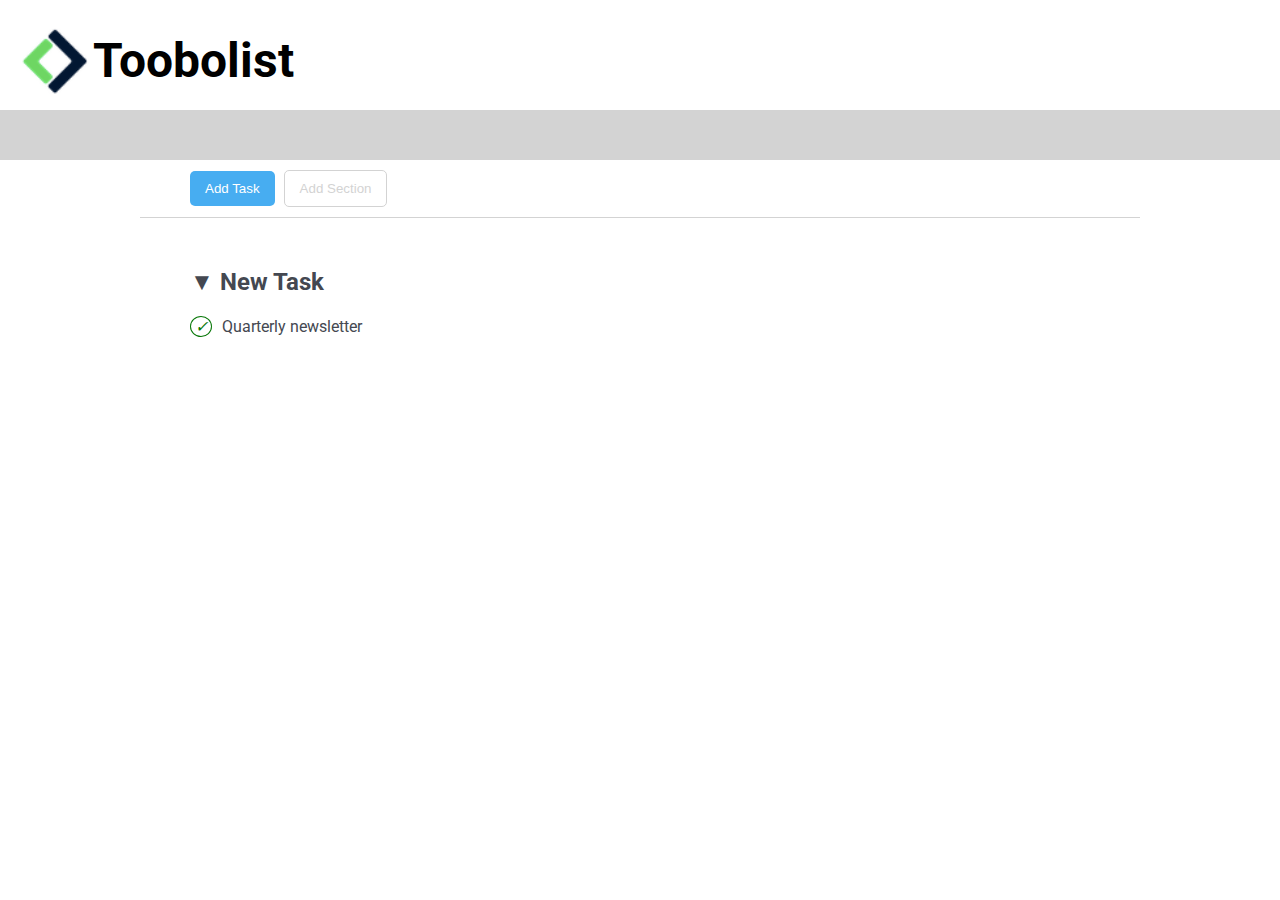
==== index.html @ 51f76f71 "add botton" ====
<!DOCTYPE html>
<html lang="en">
<head>
    <meta charset="UTF-8">
    <meta name="viewport" content="width=device-width, initial-scale=1.0">
    <title>Toboolist</title>
    <link rel="stylesheet" href="./css/style.css">
    <link rel="icon" href="./img/Logo.png">
    <link rel="preconnect" href="https://fonts.googleapis.com">
    <link rel="preconnect" href="https://fonts.gstatic.com" crossorigin>
    <link href="https://fonts.googleapis.com/css2?family=Lora&family=Poppins&family=Roboto:wght@400;500&display=swap" rel="stylesheet">
</head>
<body>

    <!--Parte principale-->
    <header>
        <img src="./img/logo copia.png" alt="logo-Toboolist">
        <h1>Toobolist</h1>
    </header>

    <main>
        <!-- Bottoni-->
        <div id="color-back"></div>
            <div class="big-conteiner">
                <div class="conteiner">
                    <button id="first-button" type="button">Add Task</button>
                    <button id="second-button" type="button">Add Section</button>
                </div>
                <div class="margin-left">
                   <h2>▼ New Task</h2> 
                   <div><span class="check">&check;</span><span>Quarterly newsletter</span></div>
                </div>

        </div>
    </main>
</body>
</html>
---- css/style.css ----
/*Rules Html*/
*{
    margin:0;
    box-sizing: border-box;
}
body{
    font-family: 'Lora', serif;
    font-family: 'Poppins', sans-serif;
    font-family: 'Roboto', sans-serif;
}
header{
    height: 100px;
    line-height:100px;
    margin:10px 0 0 20px;
}
#color-back{
    height: 50px;
    background-color: lightgray;
   
}
        /*Header*/
h1{
    display: inline-block;
    font-size:3rem;
    vertical-align: middle;
}

img{
    height: 70px;
    vertical-align: middle;   
}
.big-conteiner{
    width: 1000px;
    margin: auto;
    border-radius: 10px;
}
.conteiner{
    border-bottom: 1px solid lightgray;
}
#first-button{
    margin:10px 0 0 50px;
    background-color: #47ADF1;
    color: white; 
    border: 0px; 
}
#second-button{
    background-color: white;
    color: lightgrey;
    border: 1px solid lightgray;
}
button{
    padding: 10px 15px;
    border-radius: 5px;
    margin: 10px 5px;  
}
h2{
    margin: 50px 0 20px;
}
.margin-left{
    margin-left:50px;
    color: #444851;
}
.check{
    width: 22px;
    background-color: white;
    border-radius: 50%;
    border: 1px solid rgb(7, 119, 7);
    display:inline-block;
    text-align: center;
    margin-right: 10px;
    color:rgb(7, 119, 7);
    font-style: italic;
}
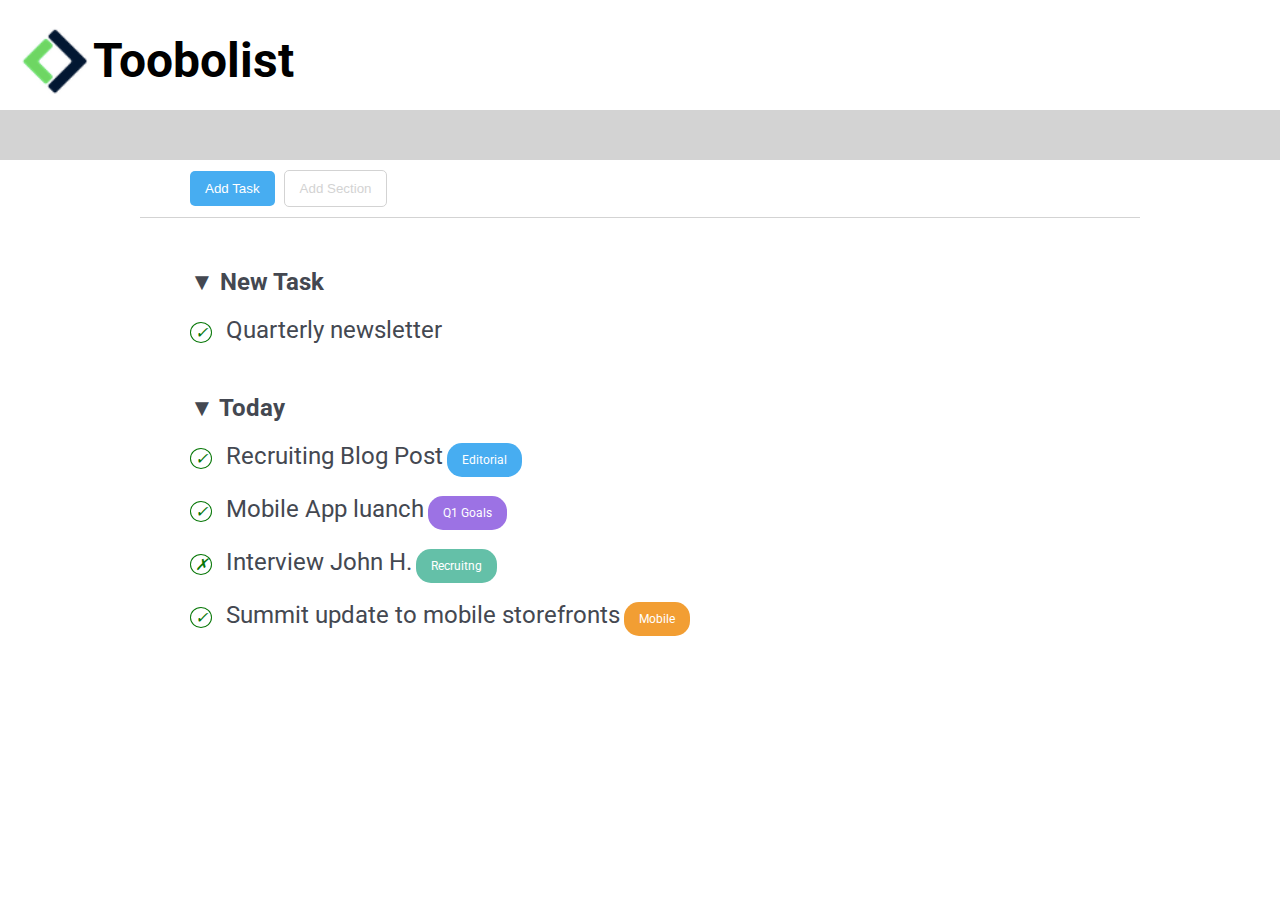
==== commit cfcbad61: "add second part" ====
--- a/index.html
+++ b/index.html
@@ -26,12 +26,37 @@
                     <button id="first-button" type="button">Add Task</button>
                     <button id="second-button" type="button">Add Section</button>
                 </div>
-                <div class="margin-left">
+                <div class="margin">
                    <h2>▼ New Task</h2> 
-                   <div><span class="check">&check;</span><span>Quarterly newsletter</span></div>
+                    <span class="check">&check;</span>
+                    <span class="size">Quarterly newsletter</span>
+                    <span class="etichetta">Editorial</span>
                 </div>
+                <div class="margin">
+                    <h2>▼ Today</h2> 
+                        <div>
+                            <span class="check">&check;</span>
+                            <span class="size">Recruiting Blog Post</span>
+                            <span class="etichetta back-blue">Editorial</span>
+                        </div>
+                        <div class="space-top">
+                            <span class="check">&check;</span>
+                            <span class="size">Mobile App luanch</span>
+                            <span class="etichetta back-viola">Q1 Goals</span>
+                        </div>
+                        <div class="space-top">
+                            <span class="check">✗</span>
+                            <span class="size">Interview John H.</span>
+                            <span class="etichetta back-green">Recruitng</span>
+                        </div>
+                        <div class="space-top">
+                            <span class="check">&check;</span>
+                            <span class="size">Summit update to mobile storefronts</span>
+                            <span class="etichetta back-orange">Mobile</span>
+                        </div>
+                 </div>
 
-        </div>
+            </div>
     </main>
 </body>
 </html>--- a/css/style.css
+++ b/css/style.css
@@ -56,8 +56,8 @@
 h2{
     margin: 50px 0 20px;
 }
-.margin-left{
-    margin-left:50px;
+.margin{
+    margin:0 0 50px 50px;
     color: #444851;
 }
 .check{
@@ -71,3 +71,29 @@
     color:rgb(7, 119, 7);
     font-style: italic;
 }
+.size{
+    font-size: 1.5rem;
+}
+.etichetta{
+    font-size: .75rem;
+    color: white; 
+    border: 0px;
+    padding: 10px 15px;
+    border-radius: 1.25em;
+}
+.back-blue{
+        background-color: #47ADF1;
+}
+.back-viola{
+    background-color: #9C72E4;
+}
+.back-green{
+    background-color: #64C0A8;
+}
+.back-orange{
+    background-color: #F29E33;
+}
+.space-top{
+    margin-top: 25px;
+}
+
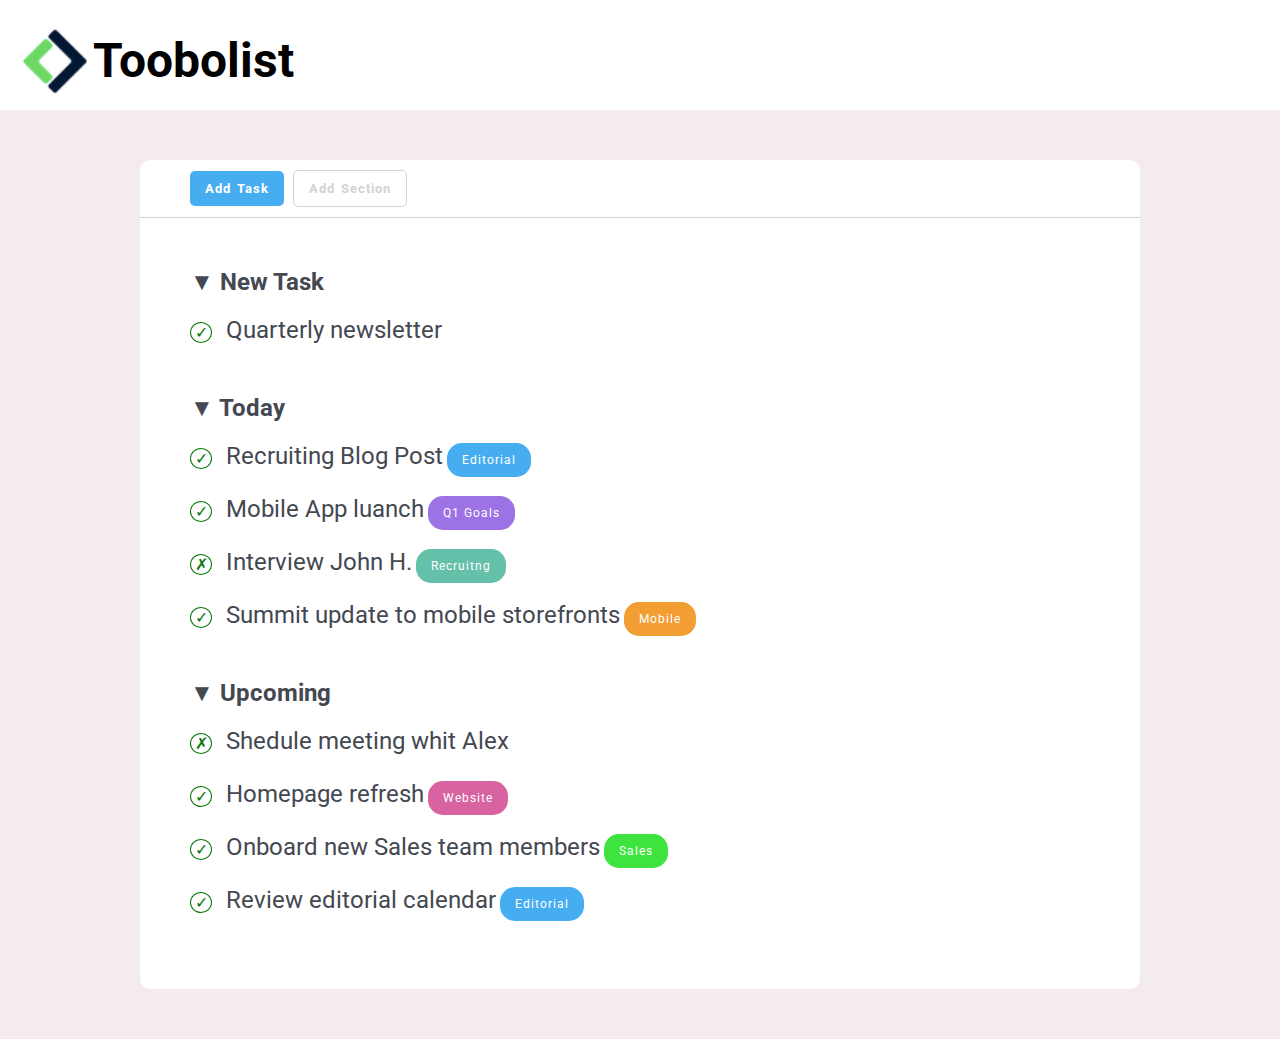
==== commit 5f379b53: "add all" ====
--- a/index.html
+++ b/index.html
@@ -20,43 +20,75 @@
 
     <main>
         <!-- Bottoni-->
-        <div id="color-back"></div>
+        <div id="color-back">
             <div class="big-conteiner">
                 <div class="conteiner">
                     <button id="first-button" type="button">Add Task</button>
                     <button id="second-button" type="button">Add Section</button>
                 </div>
-                <div class="margin">
-                   <h2>▼ New Task</h2> 
-                    <span class="check">&check;</span>
-                    <span class="size">Quarterly newsletter</span>
-                    <span class="etichetta">Editorial</span>
-                </div>
-                <div class="margin">
-                    <h2>▼ Today</h2> 
-                        <div>
-                            <span class="check">&check;</span>
-                            <span class="size">Recruiting Blog Post</span>
-                            <span class="etichetta back-blue">Editorial</span>
-                        </div>
-                        <div class="space-top">
-                            <span class="check">&check;</span>
-                            <span class="size">Mobile App luanch</span>
-                            <span class="etichetta back-viola">Q1 Goals</span>
-                        </div>
-                        <div class="space-top">
-                            <span class="check">✗</span>
-                            <span class="size">Interview John H.</span>
-                            <span class="etichetta back-green">Recruitng</span>
-                        </div>
-                        <div class="space-top">
-                            <span class="check">&check;</span>
-                            <span class="size">Summit update to mobile storefronts</span>
-                            <span class="etichetta back-orange">Mobile</span>
-                        </div>
-                 </div>
-
+                <!--First section-->
+                <section>                    
+                    <div class="margin">
+                    <h2>▼ New Task</h2> 
+                        <span class="check">&check;</span>
+                        <span class="size">Quarterly newsletter</span>
+                        <span class="etichetta">Editorial</span>
+                    </div>
+                </section>
+                <!--Second section-->
+                <section>
+                    <div class="margin">
+                        <h2>▼ Today</h2> 
+                            <div>
+                                <span class="check">&check;</span>
+                                <span class="size">Recruiting Blog Post</span>
+                                <span class="etichetta back-blue">Editorial</span>
+                            </div>
+                            <div class="space-top">
+                                <span class="check">&check;</span>
+                                <span class="size">Mobile App luanch</span>
+                                <span class="etichetta back-viola">Q1 Goals</span>
+                            </div>
+                            <div class="space-top">
+                                <span class="check">&cross;</span>
+                                <span class="size">Interview John H.</span>
+                                <span class="etichetta back-green">Recruitng</span>
+                            </div>
+                            <div class="space-top">
+                                <span class="check">&check;</span>
+                                <span class="size">Summit update to mobile storefronts</span>
+                                <span class="etichetta back-orange">Mobile</span>
+                            </div>
+                    </div>
+                </section>
+                <!--Third section-->
+                <section>
+                    <div class="margin">
+                        <h2>▼ Upcoming</h2> 
+                            <div>
+                                <span class="check">&cross;</span>
+                                <span class="size">Shedule meeting whit Alex</span>
+                                
+                            </div>
+                            <div class="space-top">
+                                <span class="check">&check;</span>
+                                <span class="size">Homepage refresh</span>
+                                <span class="etichetta back-pink">Website</span>
+                            </div>
+                            <div class="space-top">
+                                <span class="check">&check;</span>
+                                <span class="size">Onboard new Sales team members</span>
+                                <span class="etichetta back-lightgreen">Sales</span>
+                            </div>
+                            <div class="space-top">
+                                <span class="check">&check;</span>
+                                <span class="size">Review editorial calendar</span>
+                                <span class="etichetta back-blue">Editorial</span>
+                            </div>
+                    </div>
+                </section>
             </div>
+        </div>
     </main>
 </body>
 </html>--- a/css/style.css
+++ b/css/style.css
@@ -2,8 +2,6 @@
 *{
     margin:0;
     box-sizing: border-box;
-}
-body{
     font-family: 'Lora', serif;
     font-family: 'Poppins', sans-serif;
     font-family: 'Roboto', sans-serif;
@@ -13,11 +11,7 @@
     line-height:100px;
     margin:10px 0 0 20px;
 }
-#color-back{
-    height: 50px;
-    background-color: lightgray;
-   
-}
+
         /*Header*/
 h1{
     display: inline-block;
@@ -29,10 +23,19 @@
     height: 70px;
     vertical-align: middle;   
 }
+    /*--Main--*/
+#color-back{
+    padding: 50px 0;
+    height: 100%;
+    background-color: rgb(244, 236, 236);
+   
+}
 .big-conteiner{
     width: 1000px;
     margin: auto;
     border-radius: 10px;
+    background-color: white;
+    padding-bottom: 25px;
 }
 .conteiner{
     border-bottom: 1px solid lightgray;
@@ -51,7 +54,10 @@
 button{
     padding: 10px 15px;
     border-radius: 5px;
-    margin: 10px 5px;  
+    margin: 10px 5px; 
+    font-weight: bold;
+    word-spacing: 2px;
+    letter-spacing: 1px;
 }
 h2{
     margin: 50px 0 20px;
@@ -69,7 +75,7 @@
     text-align: center;
     margin-right: 10px;
     color:rgb(7, 119, 7);
-    font-style: italic;
+    font-style: normal;
 }
 .size{
     font-size: 1.5rem;
@@ -80,6 +86,7 @@
     border: 0px;
     padding: 10px 15px;
     border-radius: 1.25em;
+    letter-spacing: 1px;
 }
 .back-blue{
         background-color: #47ADF1;
@@ -93,7 +100,12 @@
 .back-orange{
     background-color: #F29E33;
 }
+.back-pink{
+    background-color:#D863A0;
+}
+.back-lightgreen{
+    background-color: rgb(62, 227, 62);
+}
 .space-top{
     margin-top: 25px;
-}
-
+}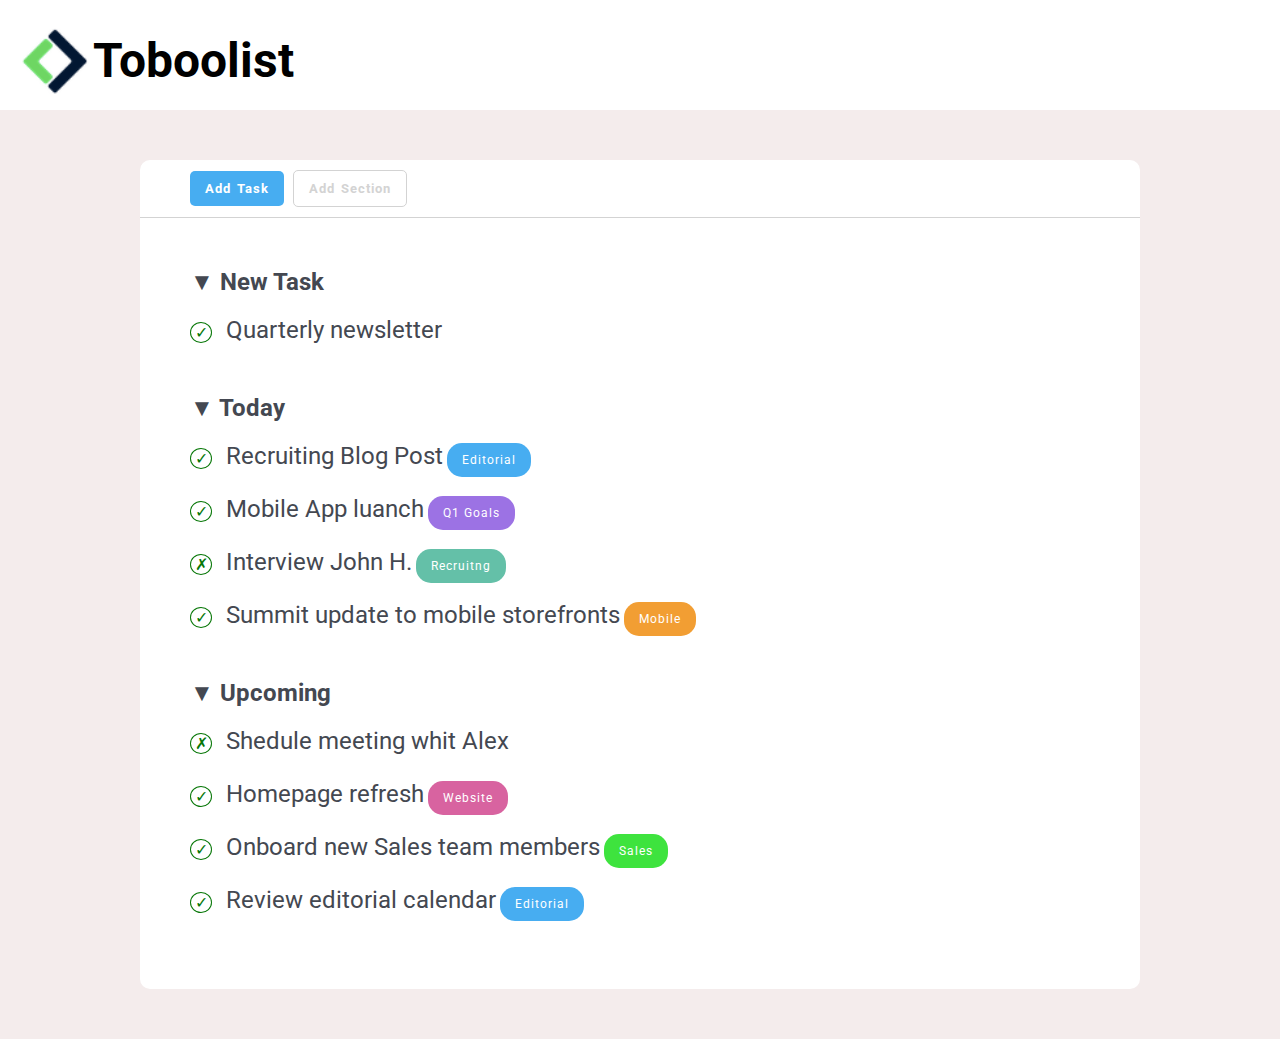
==== commit a918beb4: "fix h1" ====
--- a/index.html
+++ b/index.html
@@ -14,8 +14,8 @@
 
     <!--Parte principale-->
     <header>
-        <img src="./img/logo copia.png" alt="logo-Toboolist">
-        <h1>Toobolist</h1>
+        <img src="./img/logo-copia.png" alt="logo-Toboolist">
+        <h1>Toboolist</h1>
     </header>
 
     <main>
@@ -29,7 +29,7 @@
                 <!--First section-->
                 <section>                    
                     <div class="margin">
-                    <h2>▼ New Task</h2> 
+                    <h2>&#9660; New Task</h2> 
                         <span class="check">&check;</span>
                         <span class="size">Quarterly newsletter</span>
                         <span class="etichetta">Editorial</span>
@@ -38,7 +38,7 @@
                 <!--Second section-->
                 <section>
                     <div class="margin">
-                        <h2>▼ Today</h2> 
+                        <h2>&#9660; Today</h2> 
                             <div>
                                 <span class="check">&check;</span>
                                 <span class="size">Recruiting Blog Post</span>
@@ -64,7 +64,7 @@
                 <!--Third section-->
                 <section>
                     <div class="margin">
-                        <h2>▼ Upcoming</h2> 
+                        <h2>&#9660; Upcoming</h2> 
                             <div>
                                 <span class="check">&cross;</span>
                                 <span class="size">Shedule meeting whit Alex</span>
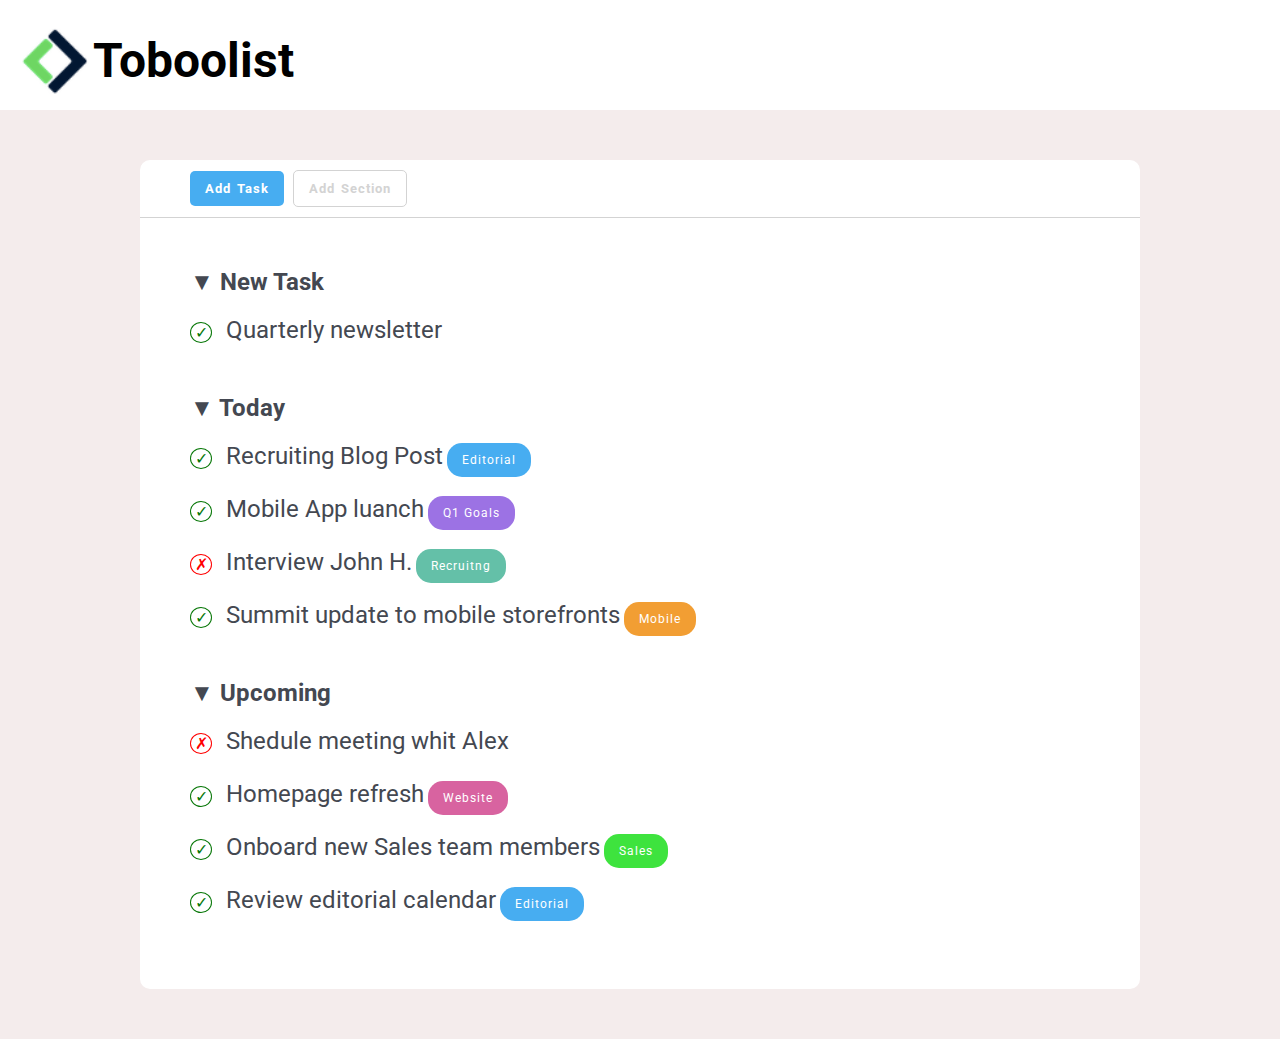
==== commit 3cc52238: "fix cross and check" ====
--- a/index.html
+++ b/index.html
@@ -50,7 +50,7 @@
                                 <span class="etichetta back-viola">Q1 Goals</span>
                             </div>
                             <div class="space-top">
-                                <span class="check">&cross;</span>
+                                <span class="cross">&cross;</span>
                                 <span class="size">Interview John H.</span>
                                 <span class="etichetta back-green">Recruitng</span>
                             </div>
@@ -66,7 +66,7 @@
                     <div class="margin">
                         <h2>&#9660; Upcoming</h2> 
                             <div>
-                                <span class="check">&cross;</span>
+                                <span class="cross">&cross;</span>
                                 <span class="size">Shedule meeting whit Alex</span>
                                 
                             </div>
--- a/css/style.css
+++ b/css/style.css
@@ -66,16 +66,23 @@
     margin:0 0 50px 50px;
     color: #444851;
 }
-.check{
+.check, .cross{
     width: 22px;
     background-color: white;
     border-radius: 50%;
-    border: 1px solid rgb(7, 119, 7);
+    font-style: normal;
     display:inline-block;
     text-align: center;
     margin-right: 10px;
+}
+.check{
     color:rgb(7, 119, 7);
-    font-style: normal;
+    border: 1px solid rgb(7, 119, 7);
+}
+.cross{
+    color: red;
+    border: 1px solid red;
+
 }
 .size{
     font-size: 1.5rem;
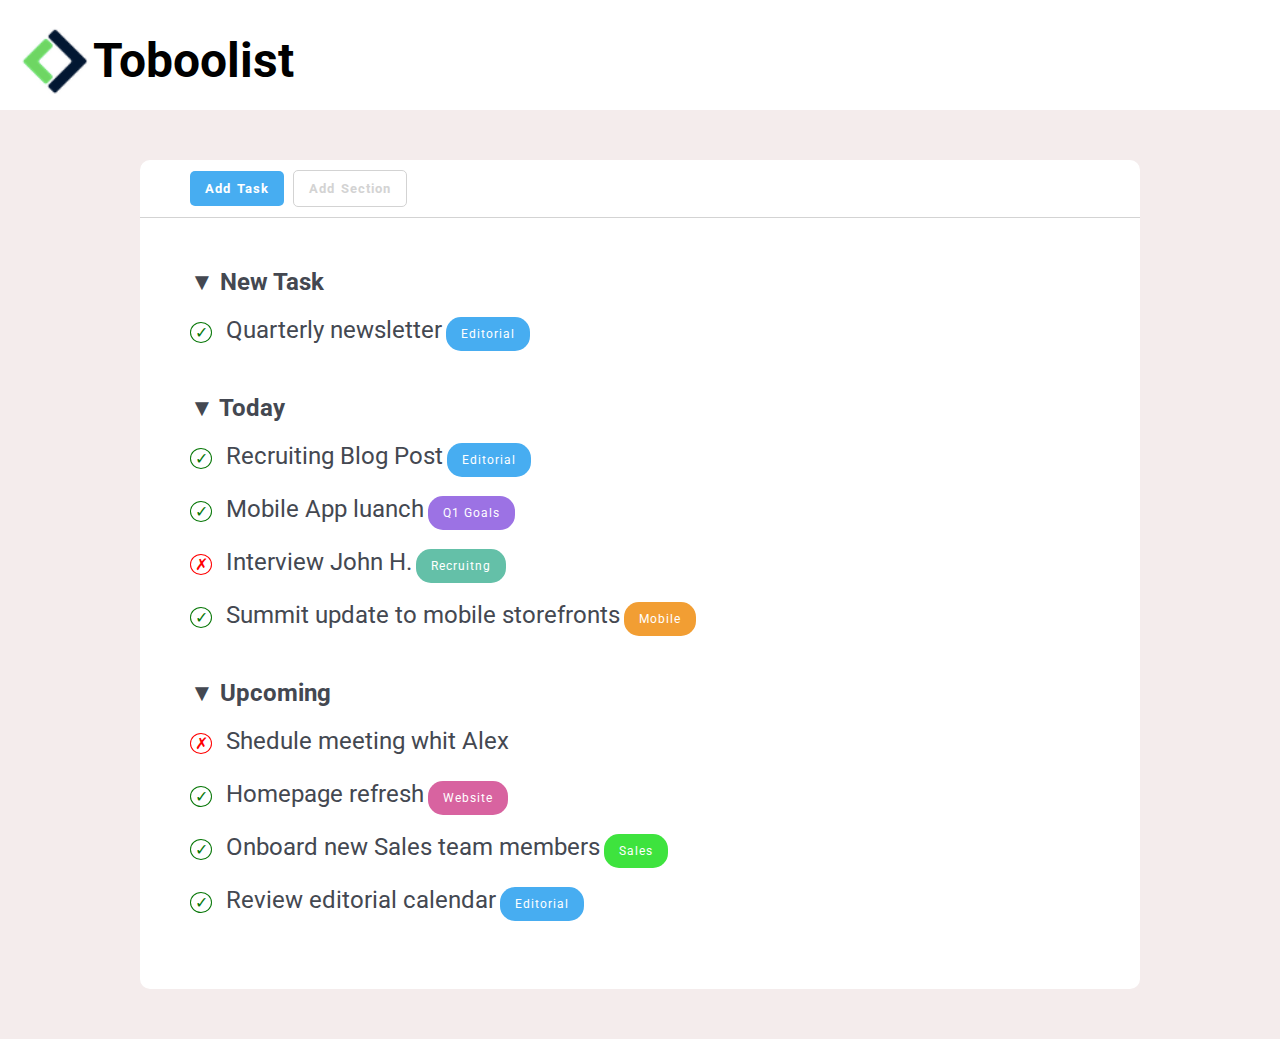
==== commit 656e926c: "fix first section" ====
--- a/index.html
+++ b/index.html
@@ -32,7 +32,7 @@
                     <h2>&#9660; New Task</h2> 
                         <span class="check">&check;</span>
                         <span class="size">Quarterly newsletter</span>
-                        <span class="etichetta">Editorial</span>
+                        <span class="etichetta back-blue">Editorial</span>
                     </div>
                 </section>
                 <!--Second section-->
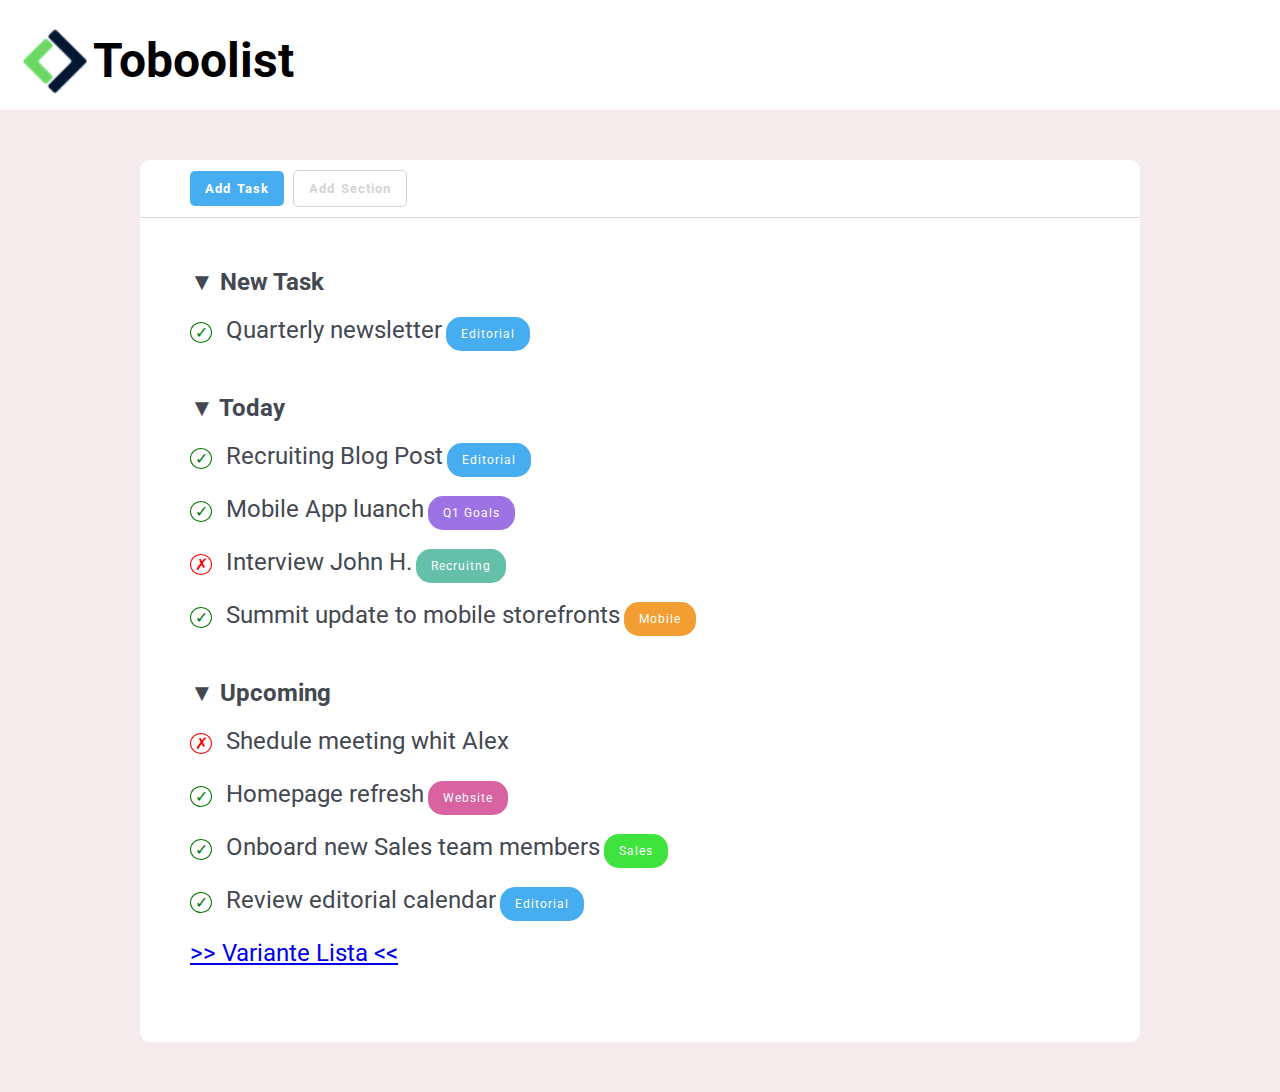
==== commit 7658ff4a: "add variant list" ====
--- a/index.html
+++ b/index.html
@@ -67,8 +67,7 @@
                         <h2>&#9660; Upcoming</h2> 
                             <div>
                                 <span class="cross">&cross;</span>
-                                <span class="size">Shedule meeting whit Alex</span>
-                                
+                                <span class="size">Shedule meeting whit Alex</span>                               
                             </div>
                             <div class="space-top">
                                 <span class="check">&check;</span>
@@ -85,8 +84,12 @@
                                 <span class="size">Review editorial calendar</span>
                                 <span class="etichetta back-blue">Editorial</span>
                             </div>
+                            <div class="space-top size">
+                            <a  href="./List/list.html">>> Variante Lista <<</a>
+                            </div>
                     </div>
                 </section>
+                
             </div>
         </div>
     </main>
